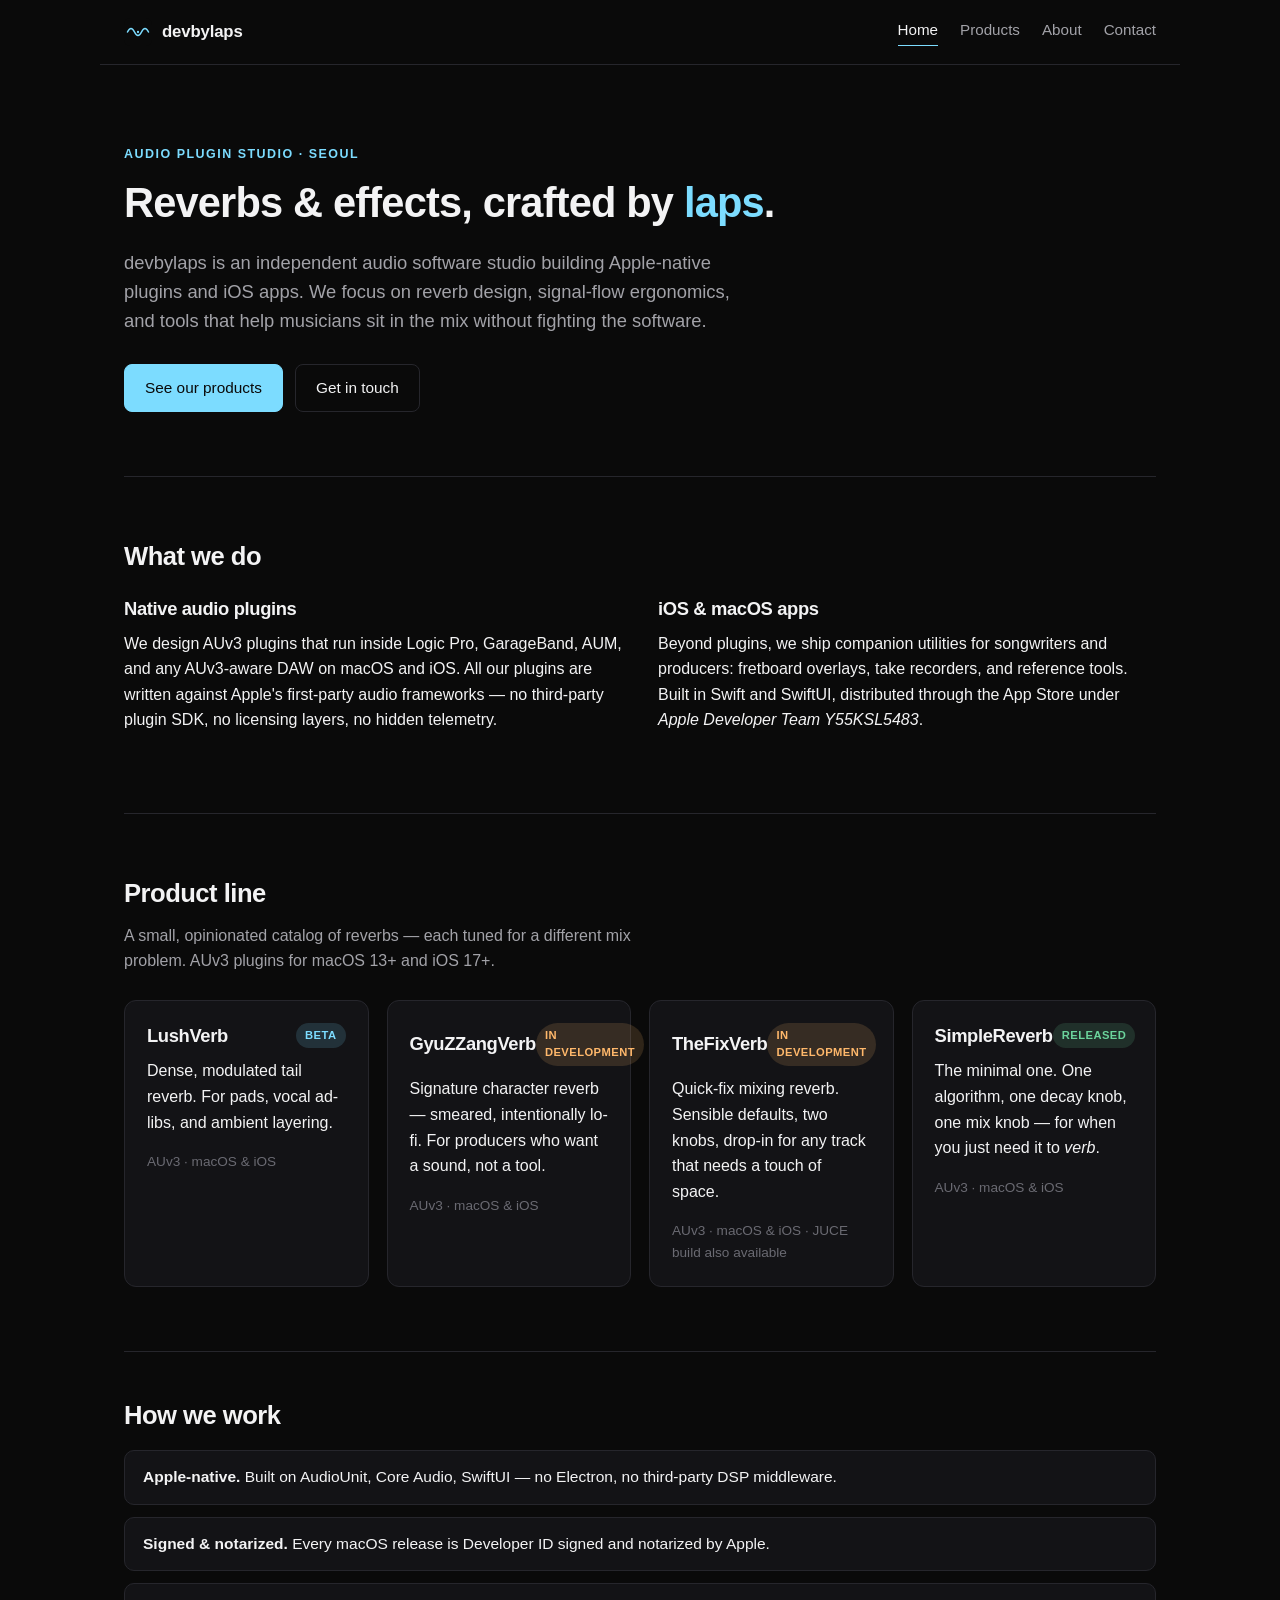
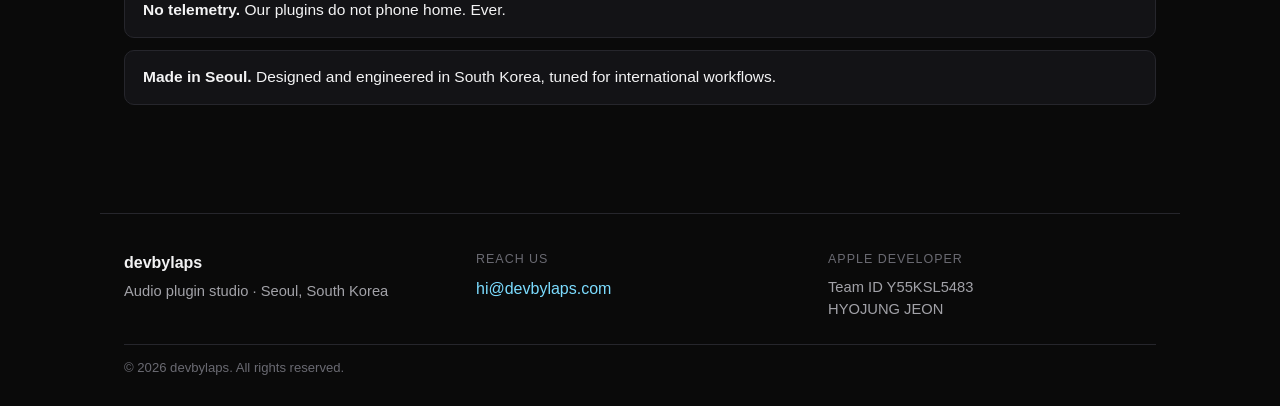
==== index.html @ f7b2b085 "init: devbylaps.com 정적 사이트 (Apple 조직 전환용) - index/about/products/contact 4개 페이지 + 공용 style.css - 다크 " ====
<!DOCTYPE html>
<html lang="en">
<head>
<meta charset="UTF-8">
<meta name="viewport" content="width=device-width, initial-scale=1.0">
<meta name="description" content="devbylaps — Audio plugin studio crafted in Seoul. AUv3 reverbs and effects for macOS and iOS.">
<title>devbylaps — Audio plugin studio</title>
<link rel="stylesheet" href="style.css">
<link rel="icon" href="assets/logo.svg" type="image/svg+xml">
</head>
<body>
<header class="site-header">
  <a href="/" class="brand">
    <img src="assets/logo.svg" alt="devbylaps" width="28" height="28">
    <span>devbylaps</span>
  </a>
  <nav class="site-nav">
    <a href="index.html" class="active">Home</a>
    <a href="products.html">Products</a>
    <a href="about.html">About</a>
    <a href="contact.html">Contact</a>
  </nav>
</header>

<main>
  <section class="hero">
    <p class="kicker">Audio plugin studio · Seoul</p>
    <h1>Reverbs &amp; effects, crafted by <span class="accent">laps</span>.</h1>
    <p class="lede">
      devbylaps is an independent audio software studio building Apple-native plugins
      and iOS apps. We focus on reverb design, signal-flow ergonomics, and tools that
      help musicians sit in the mix without fighting the software.
    </p>
    <div class="cta-row">
      <a href="products.html" class="btn btn-primary">See our products</a>
      <a href="contact.html" class="btn btn-ghost">Get in touch</a>
    </div>
  </section>

  <section class="section">
    <h2>What we do</h2>
    <div class="cols-2">
      <div>
        <h3>Native audio plugins</h3>
        <p>
          We design AUv3 plugins that run inside Logic Pro, GarageBand, AUM, and
          any AUv3-aware DAW on macOS and iOS. All our plugins are written against
          Apple's first-party audio frameworks &mdash; no third-party plugin SDK,
          no licensing layers, no hidden telemetry.
        </p>
      </div>
      <div>
        <h3>iOS &amp; macOS apps</h3>
        <p>
          Beyond plugins, we ship companion utilities for songwriters and producers:
          fretboard overlays, take recorders, and reference tools. Built in Swift
          and SwiftUI, distributed through the App Store under
          <em>Apple Developer Team Y55KSL5483</em>.
        </p>
      </div>
    </div>
  </section>

  <section class="section">
    <h2>Product line</h2>
    <p class="section-lede">
      A small, opinionated catalog of reverbs &mdash; each tuned for a different mix
      problem. AUv3 plugins for macOS 13+ and iOS 17+.
    </p>
    <div class="product-grid">
      <article class="product-card">
        <div class="product-card-head">
          <h3>LushVerb</h3>
          <span class="badge badge-beta">Beta</span>
        </div>
        <p>Dense, modulated tail reverb. For pads, vocal ad-libs, and ambient layering.</p>
        <p class="product-meta">AUv3 · macOS &amp; iOS</p>
      </article>

      <article class="product-card">
        <div class="product-card-head">
          <h3>GyuZZangVerb</h3>
          <span class="badge badge-dev">In development</span>
        </div>
        <p>Signature character reverb &mdash; smeared, intentionally lo-fi. For producers who want a sound, not a tool.</p>
        <p class="product-meta">AUv3 · macOS &amp; iOS</p>
      </article>

      <article class="product-card">
        <div class="product-card-head">
          <h3>TheFixVerb</h3>
          <span class="badge badge-dev">In development</span>
        </div>
        <p>Quick-fix mixing reverb. Sensible defaults, two knobs, drop-in for any track that needs a touch of space.</p>
        <p class="product-meta">AUv3 · macOS &amp; iOS · JUCE build also available</p>
      </article>

      <article class="product-card">
        <div class="product-card-head">
          <h3>SimpleReverb</h3>
          <span class="badge badge-released">Released</span>
        </div>
        <p>The minimal one. One algorithm, one decay knob, one mix knob &mdash; for when you just need it to <em>verb</em>.</p>
        <p class="product-meta">AUv3 · macOS &amp; iOS</p>
      </article>
    </div>
  </section>

  <section class="section section-tight">
    <h2>How we work</h2>
    <ul class="value-list">
      <li><strong>Apple-native.</strong> Built on AudioUnit, Core Audio, SwiftUI &mdash; no Electron, no third-party DSP middleware.</li>
      <li><strong>Signed &amp; notarized.</strong> Every macOS release is Developer ID signed and notarized by Apple.</li>
      <li><strong>No telemetry.</strong> Our plugins do not phone home. Ever.</li>
      <li><strong>Made in Seoul.</strong> Designed and engineered in South Korea, tuned for international workflows.</li>
    </ul>
  </section>
</main>

<footer class="site-footer">
  <div class="footer-cols">
    <div>
      <p class="footer-brand">devbylaps</p>
      <p class="footer-muted">Audio plugin studio · Seoul, South Korea</p>
    </div>
    <div>
      <p class="footer-heading">Reach us</p>
      <p><a href="mailto:hi@devbylaps.com">hi@devbylaps.com</a></p>
    </div>
    <div>
      <p class="footer-heading">Apple Developer</p>
      <p class="footer-muted">Team ID Y55KSL5483<br>HYOJUNG JEON</p>
    </div>
  </div>
  <p class="footer-bottom">&copy; 2026 devbylaps. All rights reserved.</p>
</footer>
</body>
</html>
---- style.css ----
:root {
  --bg: #0a0a0a;
  --bg-elev: #131316;
  --bg-elev-2: #1a1a1f;
  --fg: #f3f3f4;
  --fg-muted: #a2a2a8;
  --fg-dim: #6a6a72;
  --line: #26262c;
  --accent: #7cdcff;
  --accent-strong: #38c5f5;
  --warn: #ffb86b;
  --ok: #6bd49c;
  --maxw: 1080px;
  --pad: 24px;
}

* { box-sizing: border-box; }

html, body {
  margin: 0;
  padding: 0;
  background: var(--bg);
  color: var(--fg);
  font-family: -apple-system, BlinkMacSystemFont, "SF Pro Text", "Helvetica Neue", Arial, sans-serif;
  font-size: 16px;
  line-height: 1.6;
  -webkit-font-smoothing: antialiased;
  -moz-osx-font-smoothing: grayscale;
}

a {
  color: var(--accent);
  text-decoration: none;
  border-bottom: 1px solid transparent;
  transition: border-color 0.15s ease;
}

a:hover {
  border-bottom-color: var(--accent);
}

h1, h2, h3 {
  font-family: -apple-system, BlinkMacSystemFont, "SF Pro Display", "Helvetica Neue", Arial, sans-serif;
  font-weight: 600;
  letter-spacing: -0.02em;
  margin: 0 0 0.5em;
}

h1 { font-size: 2.6rem; line-height: 1.15; }
h2 { font-size: 1.6rem; line-height: 1.25; margin-top: 0; }
h3 { font-size: 1.15rem; line-height: 1.3; }

p { margin: 0 0 1em; }
em { font-style: italic; color: var(--fg); }

/* ---------- header / nav ---------- */
.site-header {
  display: flex;
  align-items: center;
  justify-content: space-between;
  gap: 24px;
  padding: 18px var(--pad);
  max-width: var(--maxw);
  margin: 0 auto;
  border-bottom: 1px solid var(--line);
}

.brand {
  display: flex;
  align-items: center;
  gap: 10px;
  color: var(--fg);
  font-weight: 600;
  font-size: 1.05rem;
  border-bottom: none;
  letter-spacing: -0.01em;
}

.brand:hover { border-bottom: none; }

.site-nav {
  display: flex;
  gap: 22px;
}

.site-nav a {
  color: var(--fg-muted);
  font-size: 0.95rem;
  border-bottom: 1px solid transparent;
  padding-bottom: 2px;
}

.site-nav a:hover { color: var(--fg); }
.site-nav a.active {
  color: var(--fg);
  border-bottom-color: var(--accent);
}

/* ---------- main + sections ---------- */
main {
  max-width: var(--maxw);
  margin: 0 auto;
  padding: 0 var(--pad);
}

.section {
  padding: 64px 0;
  border-top: 1px solid var(--line);
}

.section-tight {
  padding: 48px 0;
}

.section-lede {
  color: var(--fg-muted);
  max-width: 60ch;
  margin-bottom: 1.6em;
}

/* ---------- hero ---------- */
.hero {
  padding: 80px 0 64px;
}

.hero-compact {
  padding: 56px 0 40px;
}

.kicker {
  text-transform: uppercase;
  letter-spacing: 0.12em;
  font-size: 0.78rem;
  color: var(--accent);
  margin-bottom: 14px;
  font-weight: 600;
}

.lede {
  font-size: 1.15rem;
  color: var(--fg-muted);
  max-width: 60ch;
  margin: 18px 0 28px;
}

.accent { color: var(--accent); }

.cta-row {
  display: flex;
  gap: 12px;
  flex-wrap: wrap;
  margin-top: 8px;
}

.btn {
  display: inline-block;
  padding: 11px 20px;
  border-radius: 8px;
  font-weight: 500;
  font-size: 0.96rem;
  border: 1px solid transparent;
  transition: background 0.15s, border-color 0.15s, color 0.15s;
}

.btn-primary {
  background: var(--accent);
  color: #0a0a0a;
  border-color: var(--accent);
}

.btn-primary:hover {
  background: var(--accent-strong);
  border-color: var(--accent-strong);
  border-bottom-color: var(--accent-strong);
}

.btn-ghost {
  background: transparent;
  color: var(--fg);
  border-color: var(--line);
}

.btn-ghost:hover {
  border-color: var(--fg-muted);
  border-bottom-color: var(--fg-muted);
}

/* ---------- two-column ---------- */
.cols-2 {
  display: grid;
  grid-template-columns: 1fr 1fr;
  gap: 36px;
  margin-top: 24px;
}

/* ---------- product grid ---------- */
.product-grid {
  display: grid;
  grid-template-columns: repeat(auto-fit, minmax(240px, 1fr));
  gap: 18px;
  margin-top: 18px;
}

.product-card {
  background: var(--bg-elev);
  border: 1px solid var(--line);
  border-radius: 12px;
  padding: 22px;
  transition: transform 0.18s ease, border-color 0.18s ease, background 0.18s;
}

.product-card:hover {
  transform: translateY(-2px);
  border-color: var(--accent);
  background: var(--bg-elev-2);
}

.product-card-head {
  display: flex;
  justify-content: space-between;
  align-items: center;
  margin-bottom: 10px;
}

.product-card-head h3 { margin: 0; }

.product-meta {
  color: var(--fg-dim);
  font-size: 0.85rem;
  margin: 12px 0 0;
}

/* ---------- product detail ---------- */
.product-detail {
  background: var(--bg-elev);
  border: 1px solid var(--line);
  border-radius: 12px;
  padding: 28px 28px 22px;
  margin-bottom: 18px;
}

.product-detail-head {
  display: flex;
  align-items: center;
  gap: 12px;
  margin-bottom: 4px;
}

.product-detail-head h2 { margin: 0; font-size: 1.4rem; }

.product-tagline {
  color: var(--accent);
  font-size: 0.95rem;
  margin: 8px 0 16px;
}

.spec-list {
  display: grid;
  grid-template-columns: repeat(auto-fit, minmax(220px, 1fr));
  gap: 8px 28px;
  margin: 18px 0 0;
  padding: 18px 0 0;
  border-top: 1px solid var(--line);
}

.spec-list > div {
  display: flex;
  flex-direction: column;
}

.spec-list dt {
  color: var(--fg-dim);
  font-size: 0.78rem;
  text-transform: uppercase;
  letter-spacing: 0.08em;
  margin-bottom: 2px;
}

.spec-list dd {
  margin: 0;
  font-size: 0.95rem;
  color: var(--fg);
}

/* ---------- badge ---------- */
.badge {
  font-size: 0.7rem;
  font-weight: 600;
  padding: 4px 9px;
  border-radius: 999px;
  letter-spacing: 0.04em;
  text-transform: uppercase;
}

.badge-released { background: rgba(107, 212, 156, 0.15); color: var(--ok); }
.badge-beta { background: rgba(124, 220, 255, 0.15); color: var(--accent); }
.badge-dev { background: rgba(255, 184, 107, 0.15); color: var(--warn); }

/* ---------- value list ---------- */
.value-list {
  list-style: none;
  padding: 0;
  margin: 18px 0 0;
  display: grid;
  gap: 12px;
}

.value-list li {
  padding: 14px 18px;
  background: var(--bg-elev);
  border: 1px solid var(--line);
  border-radius: 10px;
  font-size: 0.97rem;
}

.value-list strong {
  color: var(--fg);
  font-weight: 600;
}

/* ---------- org grid ---------- */
.org-grid {
  display: grid;
  grid-template-columns: repeat(auto-fit, minmax(240px, 1fr));
  gap: 16px;
  margin-top: 18px;
}

.org-card {
  background: var(--bg-elev);
  border: 1px solid var(--line);
  border-radius: 12px;
  padding: 22px;
}

.org-card h3 {
  margin-top: 4px;
  margin-bottom: 8px;
  font-size: 1.05rem;
}

.org-role {
  color: var(--accent);
  font-size: 0.78rem;
  text-transform: uppercase;
  letter-spacing: 0.1em;
  font-weight: 600;
  margin: 0;
}

.org-detail {
  color: var(--fg-muted);
  font-size: 0.92rem;
  margin: 0;
}

/* ---------- info list (definition table) ---------- */
.info-list {
  display: grid;
  grid-template-columns: repeat(auto-fit, minmax(260px, 1fr));
  gap: 14px 28px;
  margin: 0;
  padding: 18px;
  background: var(--bg-elev);
  border: 1px solid var(--line);
  border-radius: 10px;
}

.info-list > div {
  display: flex;
  flex-direction: column;
}

.info-list dt {
  color: var(--fg-dim);
  font-size: 0.78rem;
  text-transform: uppercase;
  letter-spacing: 0.08em;
  margin-bottom: 2px;
}

.info-list dd {
  margin: 0;
  font-size: 0.97rem;
  color: var(--fg);
}

/* ---------- contact ---------- */
.contact-grid {
  display: grid;
  grid-template-columns: repeat(auto-fit, minmax(260px, 1fr));
  gap: 16px;
  margin-top: 8px;
}

.contact-card {
  background: var(--bg-elev);
  border: 1px solid var(--line);
  border-radius: 12px;
  padding: 24px;
}

.contact-card h2 {
  font-size: 1.05rem;
  margin-bottom: 8px;
}

.contact-card p { color: var(--fg-muted); font-size: 0.95rem; }
.contact-email { margin-top: 12px; font-size: 1rem; }
.contact-email a { font-weight: 500; }

.muted-note {
  color: var(--fg-dim);
  font-size: 0.92rem;
  margin-top: 18px;
  padding-top: 18px;
  border-top: 1px solid var(--line);
}

/* ---------- footer ---------- */
.site-footer {
  max-width: var(--maxw);
  margin: 60px auto 0;
  padding: 36px var(--pad) 28px;
  border-top: 1px solid var(--line);
}

.footer-cols {
  display: grid;
  grid-template-columns: repeat(auto-fit, minmax(180px, 1fr));
  gap: 24px;
  margin-bottom: 24px;
}

.footer-brand {
  font-weight: 600;
  margin: 0 0 4px;
  font-size: 1rem;
}

.footer-heading {
  color: var(--fg-dim);
  font-size: 0.78rem;
  text-transform: uppercase;
  letter-spacing: 0.08em;
  margin: 0 0 6px;
}

.footer-muted {
  color: var(--fg-muted);
  font-size: 0.92rem;
  margin: 0;
  line-height: 1.5;
}

.footer-bottom {
  color: var(--fg-dim);
  font-size: 0.82rem;
  margin: 0;
  padding-top: 12px;
  border-top: 1px solid var(--line);
}

/* ---------- responsive ---------- */
@media (max-width: 768px) {
  h1 { font-size: 2rem; }
  h2 { font-size: 1.35rem; }

  .site-header {
    flex-direction: column;
    align-items: flex-start;
    gap: 12px;
  }

  .site-nav {
    gap: 16px;
    flex-wrap: wrap;
  }

  .hero { padding: 56px 0 40px; }
  .hero-compact { padding: 40px 0 28px; }
  .section { padding: 44px 0; }

  .cols-2 {
    grid-template-columns: 1fr;
    gap: 28px;
  }

  .info-list {
    grid-template-columns: 1fr;
  }

  :root {
    --pad: 18px;
  }
}
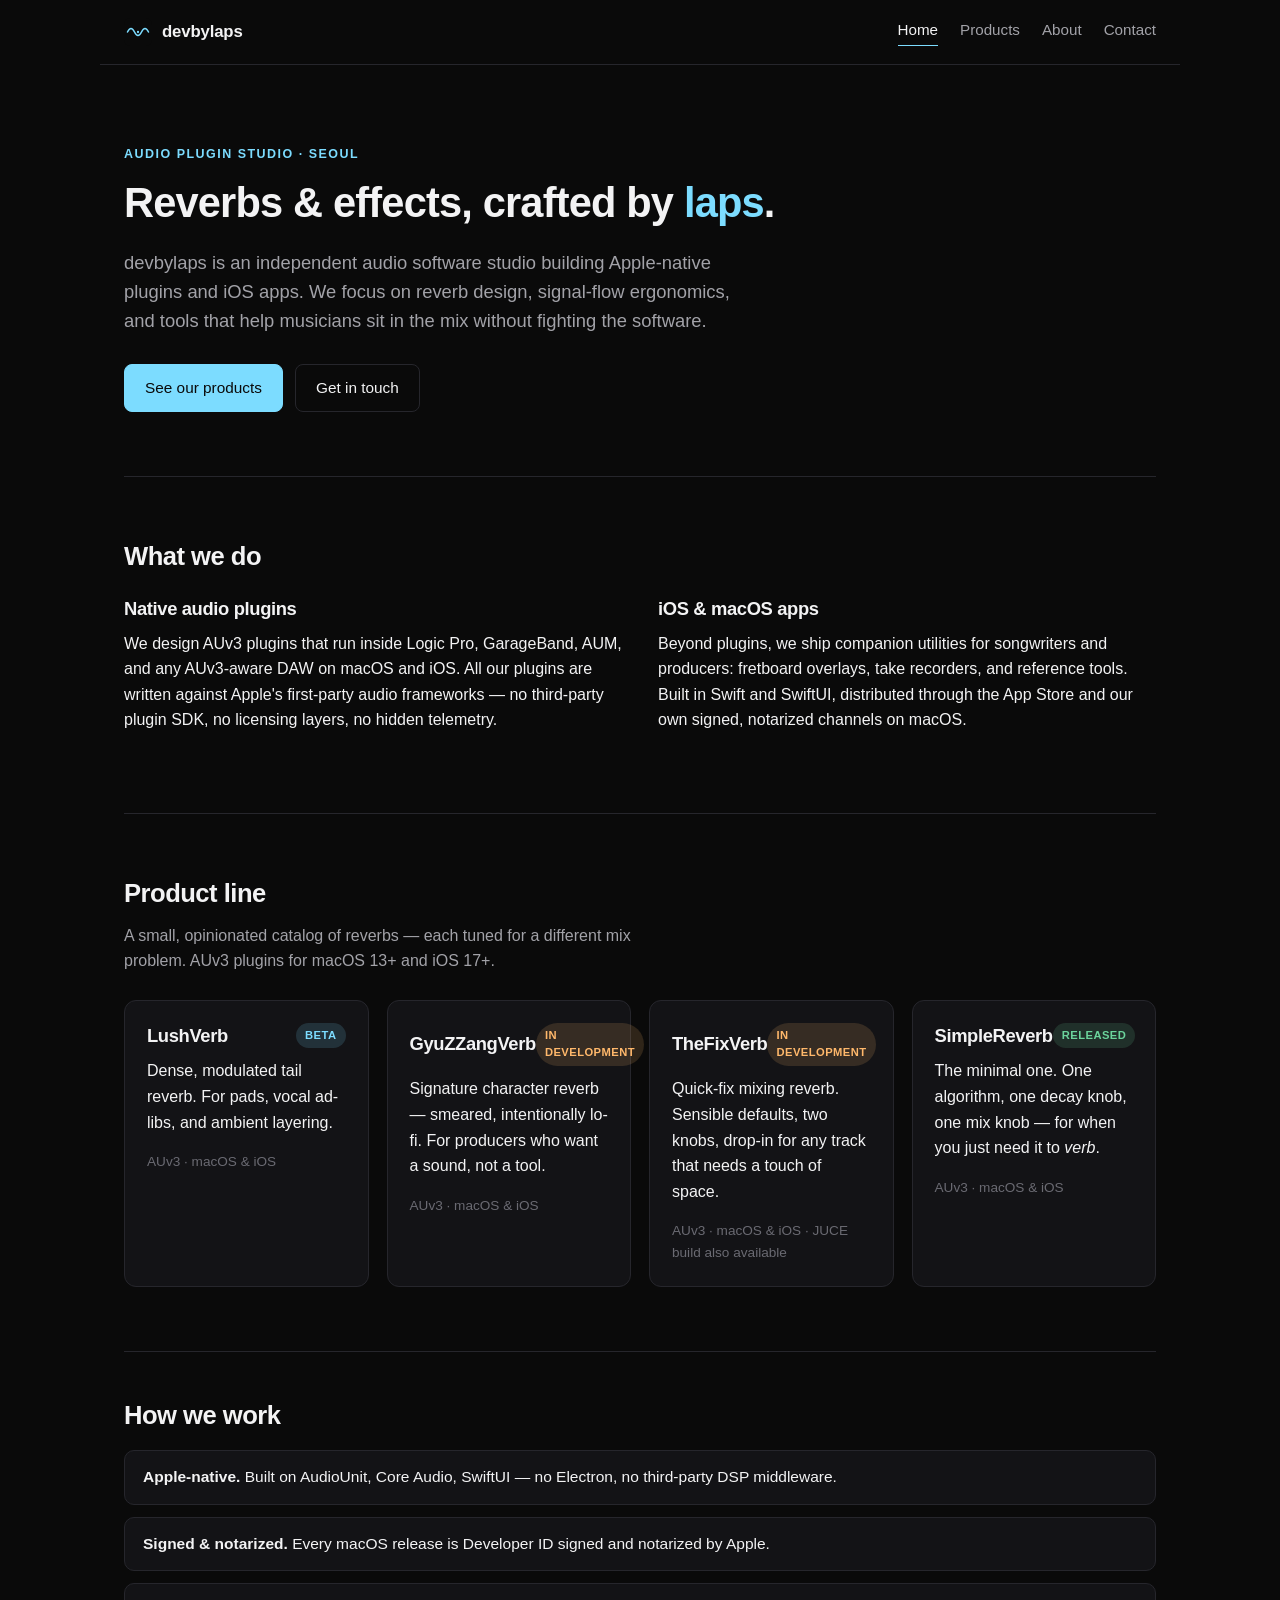
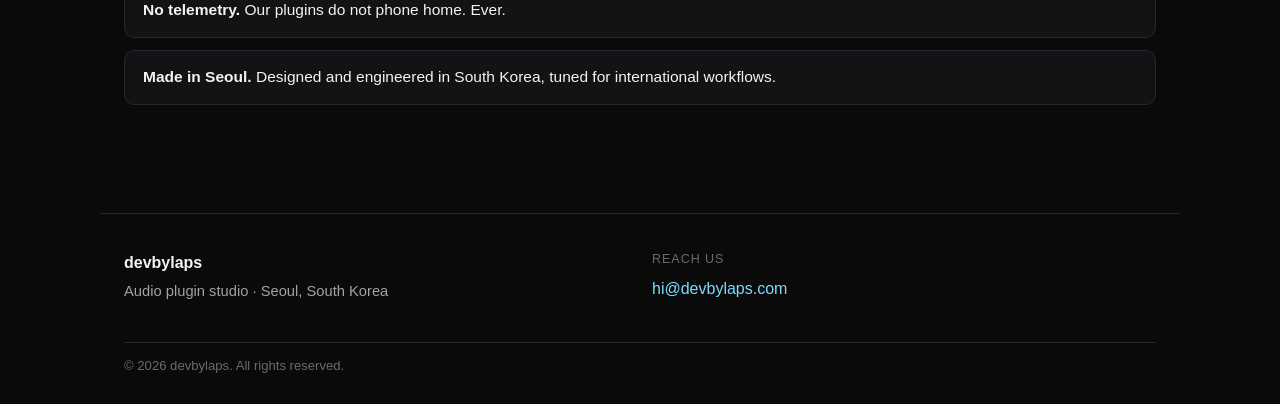
==== commit f0725604: "chore: 사이트에서 개인 식별 정보 제거 - 4 페이지 footer 의 'Apple Developer / Team ID / 본명' 블록 제거 - about.html: found" ====
--- a/index.html
+++ b/index.html
@@ -10,7 +10,7 @@
 </head>
 <body>
 <header class="site-header">
-  <a href="/" class="brand">
+  <a href="index.html" class="brand">
     <img src="assets/logo.svg" alt="devbylaps" width="28" height="28">
     <span>devbylaps</span>
   </a>
@@ -54,8 +54,8 @@
         <p>
           Beyond plugins, we ship companion utilities for songwriters and producers:
           fretboard overlays, take recorders, and reference tools. Built in Swift
-          and SwiftUI, distributed through the App Store under
-          <em>Apple Developer Team Y55KSL5483</em>.
+          and SwiftUI, distributed through the App Store and our own signed,
+          notarized channels on macOS.
         </p>
       </div>
     </div>
@@ -127,10 +127,6 @@
       <p class="footer-heading">Reach us</p>
       <p><a href="mailto:hi@devbylaps.com">hi@devbylaps.com</a></p>
     </div>
-    <div>
-      <p class="footer-heading">Apple Developer</p>
-      <p class="footer-muted">Team ID Y55KSL5483<br>HYOJUNG JEON</p>
-    </div>
   </div>
   <p class="footer-bottom">&copy; 2026 devbylaps. All rights reserved.</p>
 </footer>
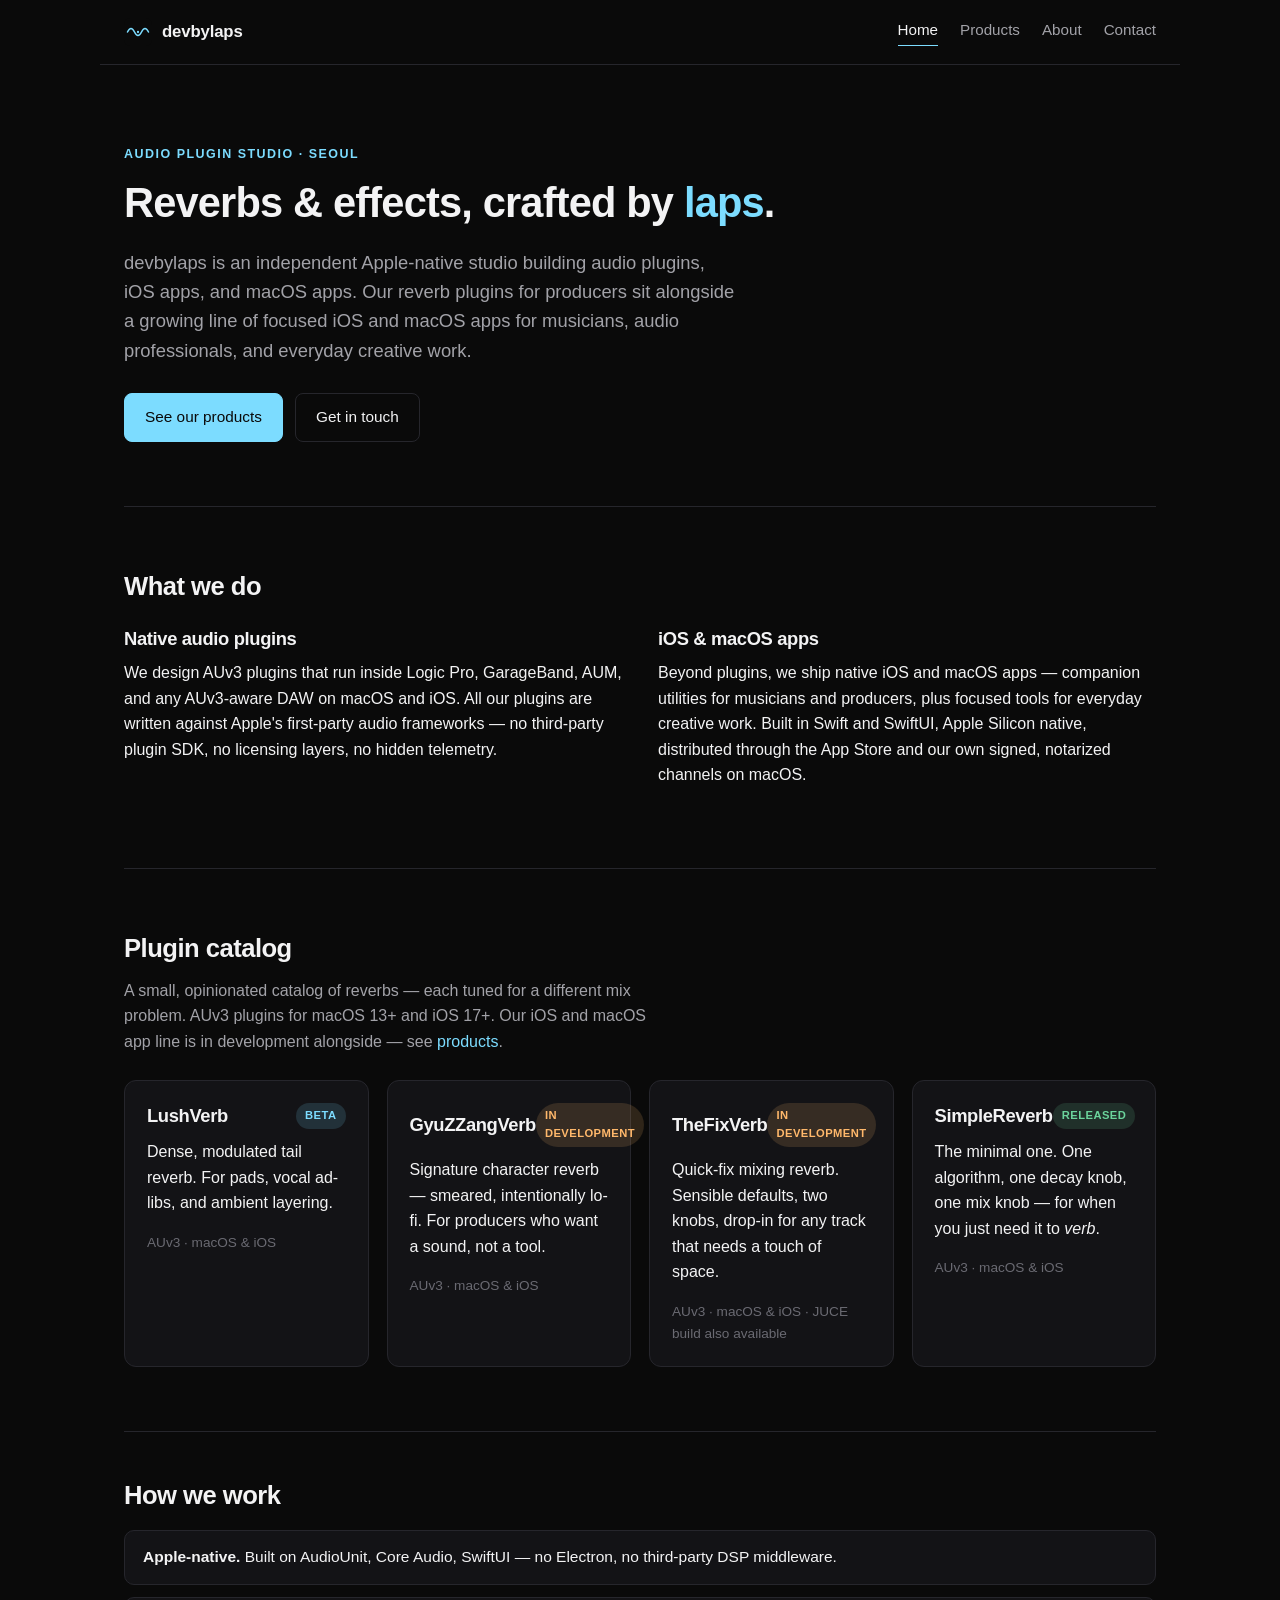
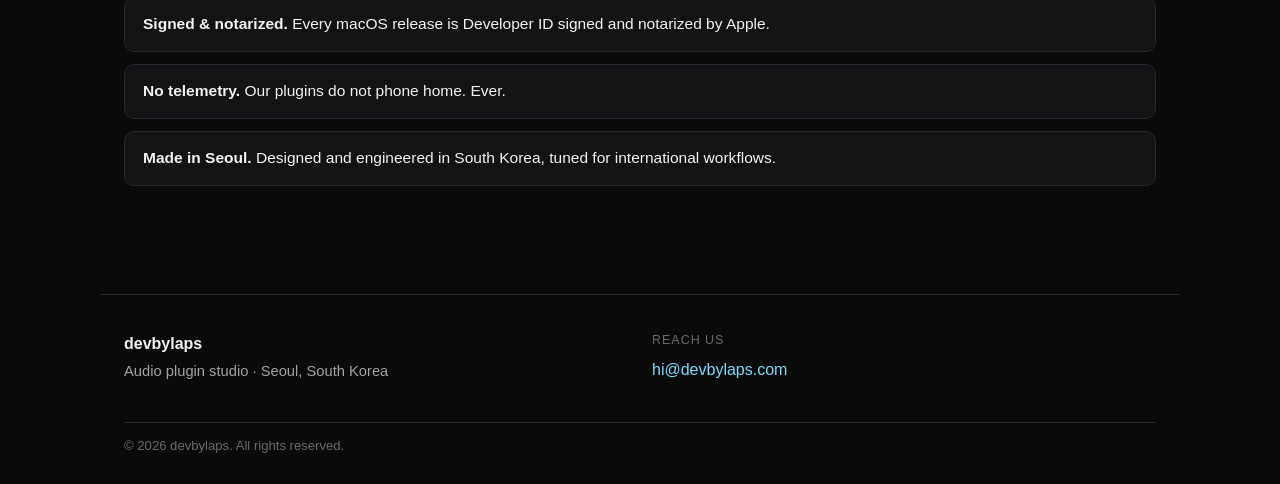
==== commit 2a1d13d2: "feat: iOS/macOS 앱 비즈니스 라인 추가 + 조직 구조 재정의 + 단일 inbox 강조 비즈니스 확장 (사이트 전반): - index.html hero lede: '오디" ====
--- a/index.html
+++ b/index.html
@@ -27,9 +27,10 @@
     <p class="kicker">Audio plugin studio · Seoul</p>
     <h1>Reverbs &amp; effects, crafted by <span class="accent">laps</span>.</h1>
     <p class="lede">
-      devbylaps is an independent audio software studio building Apple-native plugins
-      and iOS apps. We focus on reverb design, signal-flow ergonomics, and tools that
-      help musicians sit in the mix without fighting the software.
+      devbylaps is an independent Apple-native studio building audio plugins,
+      iOS apps, and macOS apps. Our reverb plugins for producers sit alongside
+      a growing line of focused iOS and macOS apps for musicians, audio
+      professionals, and everyday creative work.
     </p>
     <div class="cta-row">
       <a href="products.html" class="btn btn-primary">See our products</a>
@@ -52,20 +53,21 @@
       <div>
         <h3>iOS &amp; macOS apps</h3>
         <p>
-          Beyond plugins, we ship companion utilities for songwriters and producers:
-          fretboard overlays, take recorders, and reference tools. Built in Swift
-          and SwiftUI, distributed through the App Store and our own signed,
-          notarized channels on macOS.
+          Beyond plugins, we ship native iOS and macOS apps — companion utilities
+          for musicians and producers, plus focused tools for everyday creative
+          work. Built in Swift and SwiftUI, Apple Silicon native, distributed
+          through the App Store and our own signed, notarized channels on macOS.
         </p>
       </div>
     </div>
   </section>
 
   <section class="section">
-    <h2>Product line</h2>
+    <h2>Plugin catalog</h2>
     <p class="section-lede">
       A small, opinionated catalog of reverbs &mdash; each tuned for a different mix
-      problem. AUv3 plugins for macOS 13+ and iOS 17+.
+      problem. AUv3 plugins for macOS 13+ and iOS 17+. Our iOS and macOS app
+      line is in development alongside &mdash; see <a href="products.html">products</a>.
     </p>
     <div class="product-grid">
       <article class="product-card">
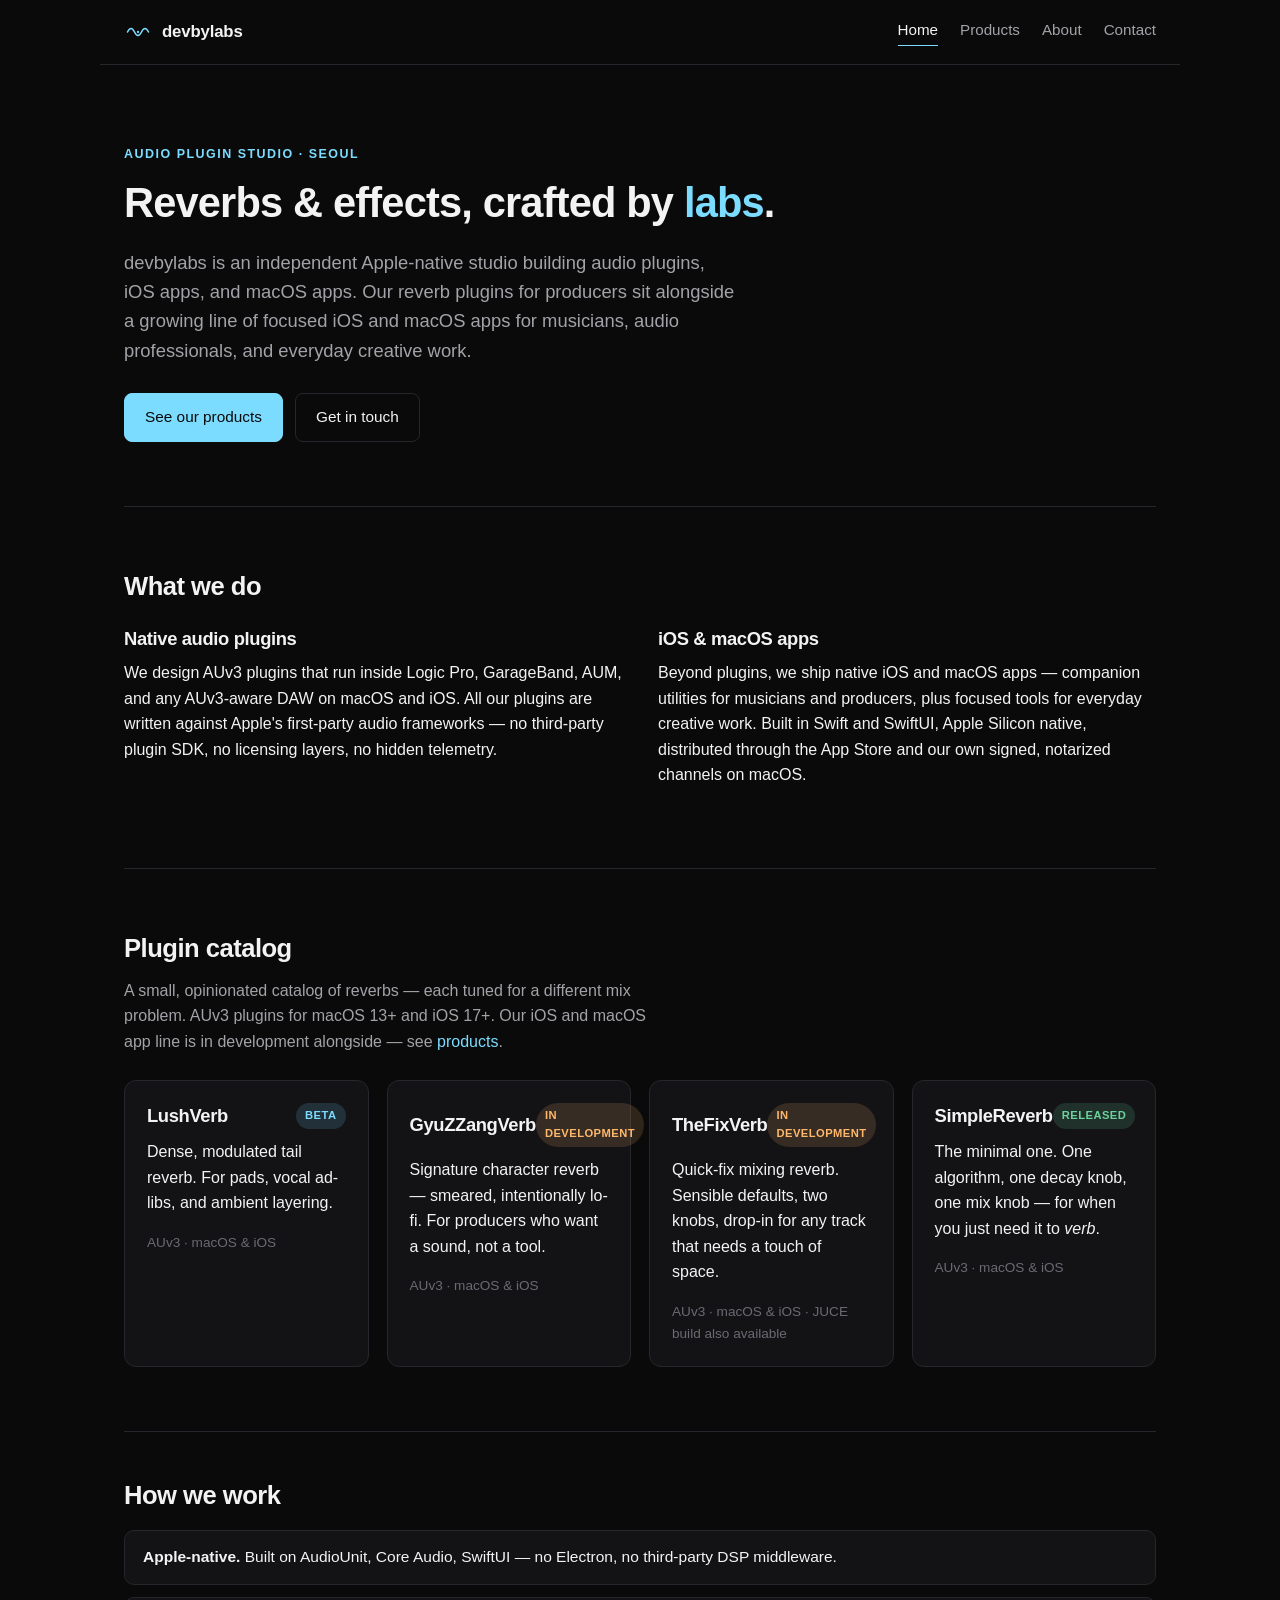
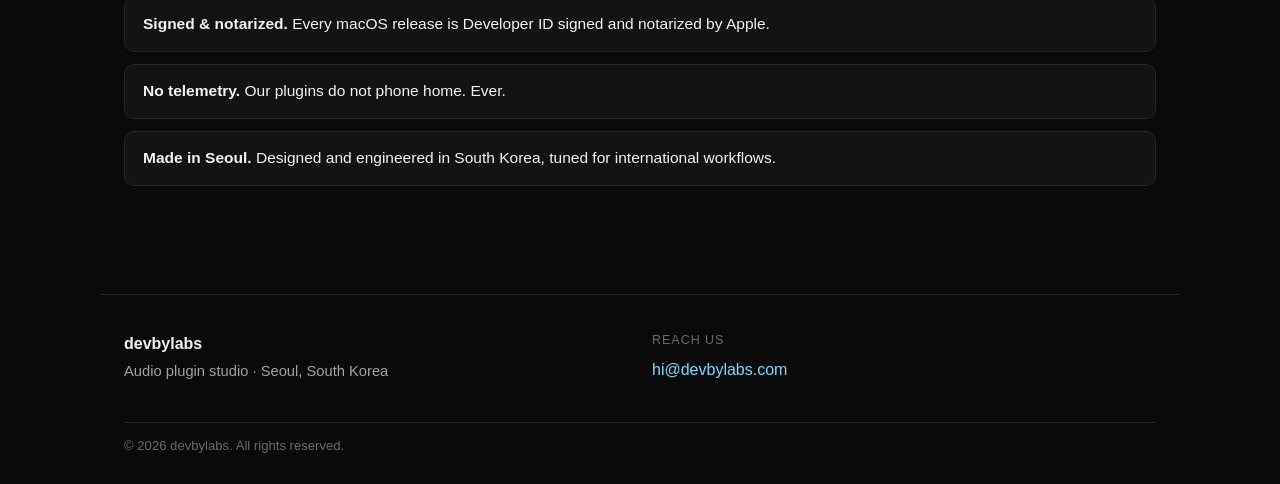
==== commit 3ec1b80a: "fix: 사이트 전체 brand 오타 수정 (devbylaps → devbylabs) 사용자 실제 보유 도메인이 devbylabs.com 인데, 첫 메시지의 표기를 그대로 따라가서" ====
--- a/index.html
+++ b/index.html
@@ -3,16 +3,16 @@
 <head>
 <meta charset="UTF-8">
 <meta name="viewport" content="width=device-width, initial-scale=1.0">
-<meta name="description" content="devbylaps — Audio plugin studio crafted in Seoul. AUv3 reverbs and effects for macOS and iOS.">
-<title>devbylaps — Audio plugin studio</title>
+<meta name="description" content="devbylabs — Audio plugin studio crafted in Seoul. AUv3 reverbs and effects for macOS and iOS.">
+<title>devbylabs — Audio plugin studio</title>
 <link rel="stylesheet" href="style.css">
 <link rel="icon" href="assets/logo.svg" type="image/svg+xml">
 </head>
 <body>
 <header class="site-header">
   <a href="index.html" class="brand">
-    <img src="assets/logo.svg" alt="devbylaps" width="28" height="28">
-    <span>devbylaps</span>
+    <img src="assets/logo.svg" alt="devbylabs" width="28" height="28">
+    <span>devbylabs</span>
   </a>
   <nav class="site-nav">
     <a href="index.html" class="active">Home</a>
@@ -25,9 +25,9 @@
 <main>
   <section class="hero">
     <p class="kicker">Audio plugin studio · Seoul</p>
-    <h1>Reverbs &amp; effects, crafted by <span class="accent">laps</span>.</h1>
+    <h1>Reverbs &amp; effects, crafted by <span class="accent">labs</span>.</h1>
     <p class="lede">
-      devbylaps is an independent Apple-native studio building audio plugins,
+      devbylabs is an independent Apple-native studio building audio plugins,
       iOS apps, and macOS apps. Our reverb plugins for producers sit alongside
       a growing line of focused iOS and macOS apps for musicians, audio
       professionals, and everyday creative work.
@@ -122,15 +122,15 @@
 <footer class="site-footer">
   <div class="footer-cols">
     <div>
-      <p class="footer-brand">devbylaps</p>
+      <p class="footer-brand">devbylabs</p>
       <p class="footer-muted">Audio plugin studio · Seoul, South Korea</p>
     </div>
     <div>
       <p class="footer-heading">Reach us</p>
-      <p><a href="mailto:hi@devbylaps.com">hi@devbylaps.com</a></p>
+      <p><a href="mailto:hi@devbylabs.com">hi@devbylabs.com</a></p>
     </div>
   </div>
-  <p class="footer-bottom">&copy; 2026 devbylaps. All rights reserved.</p>
+  <p class="footer-bottom">&copy; 2026 devbylabs. All rights reserved.</p>
 </footer>
 </body>
 </html>
